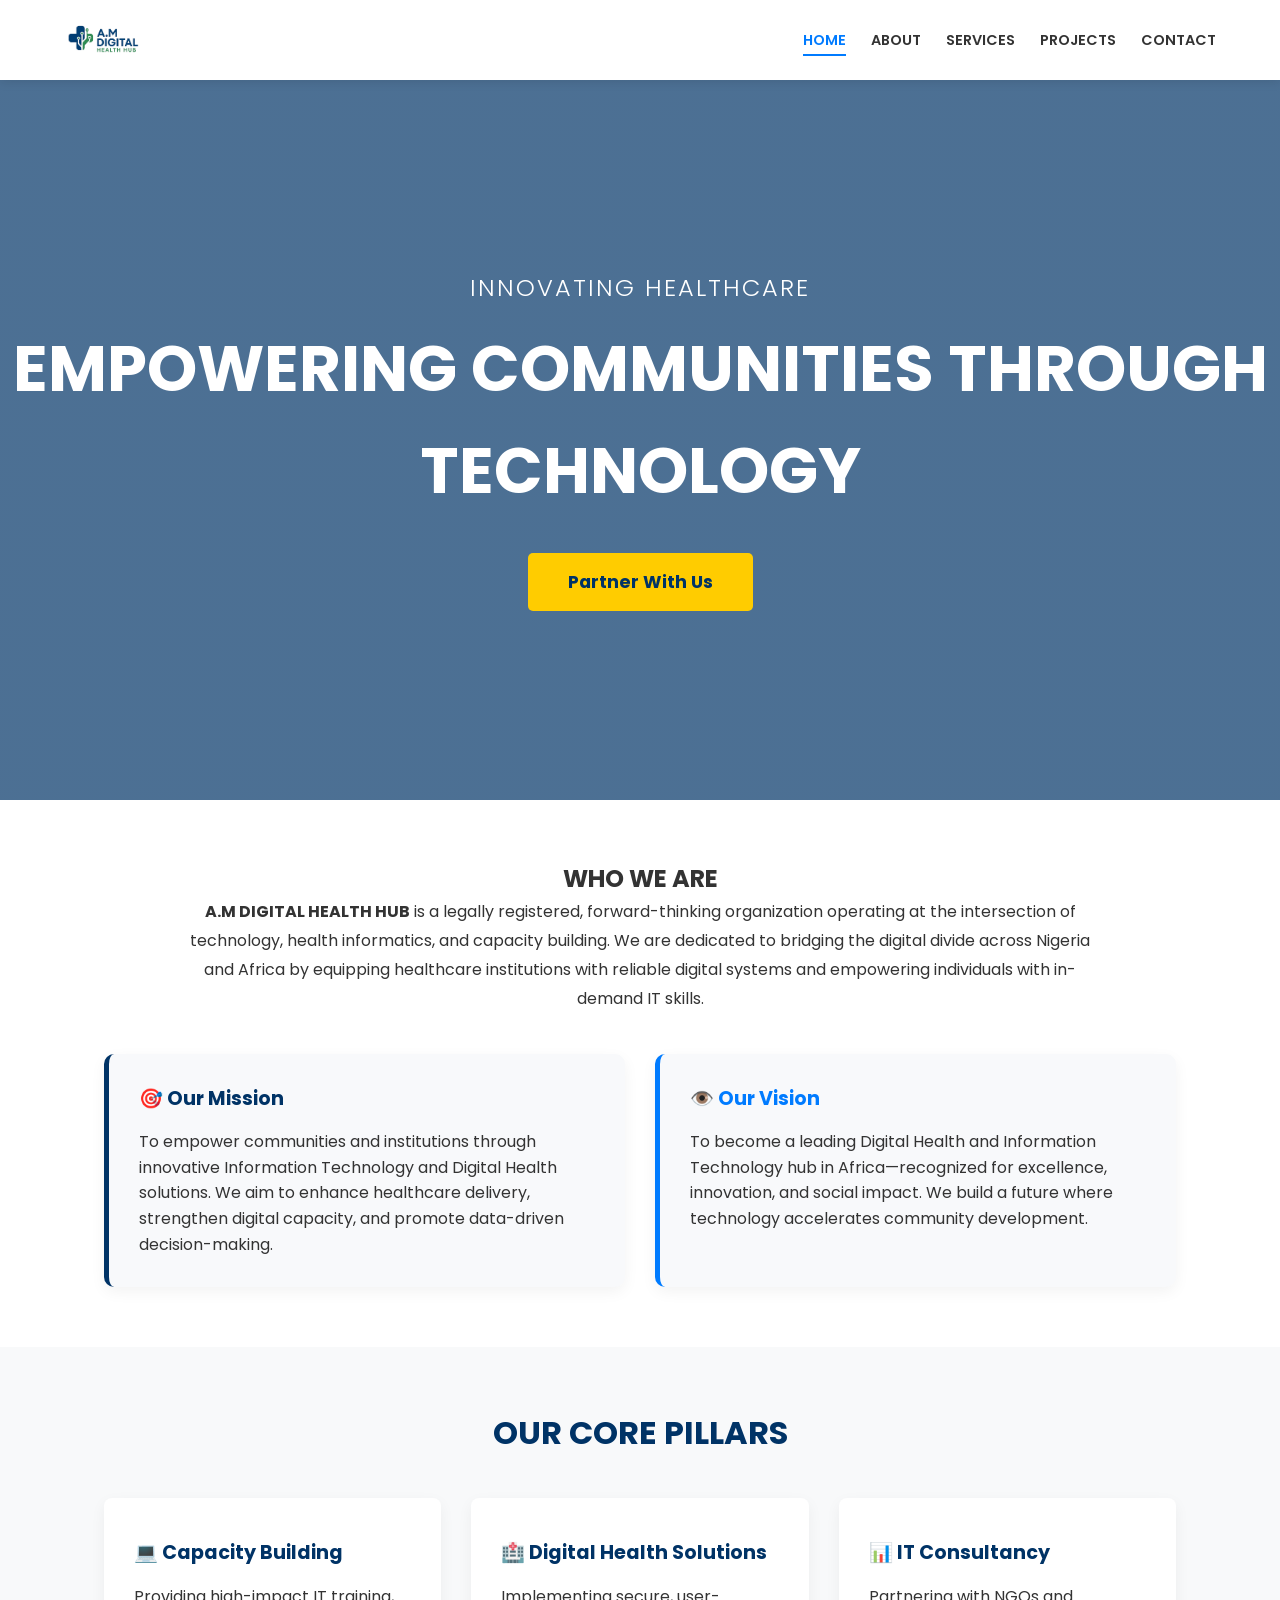
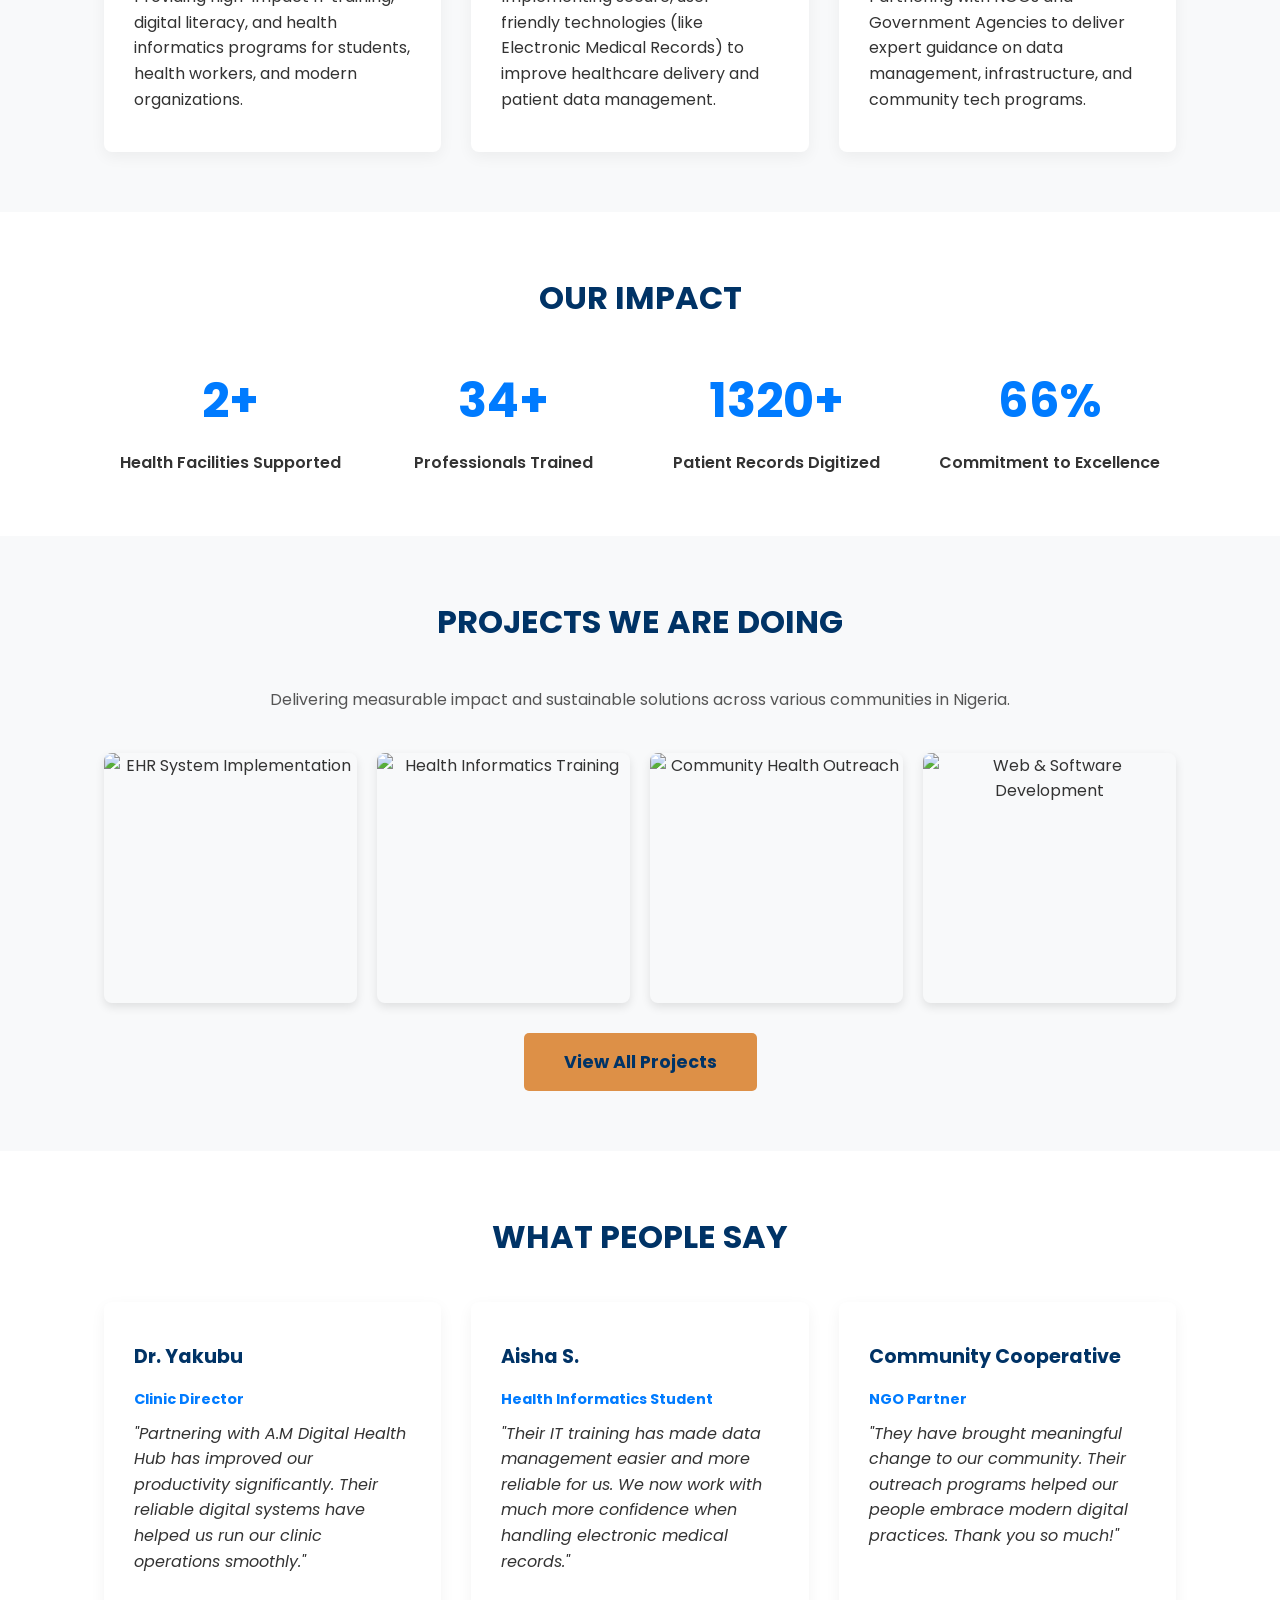
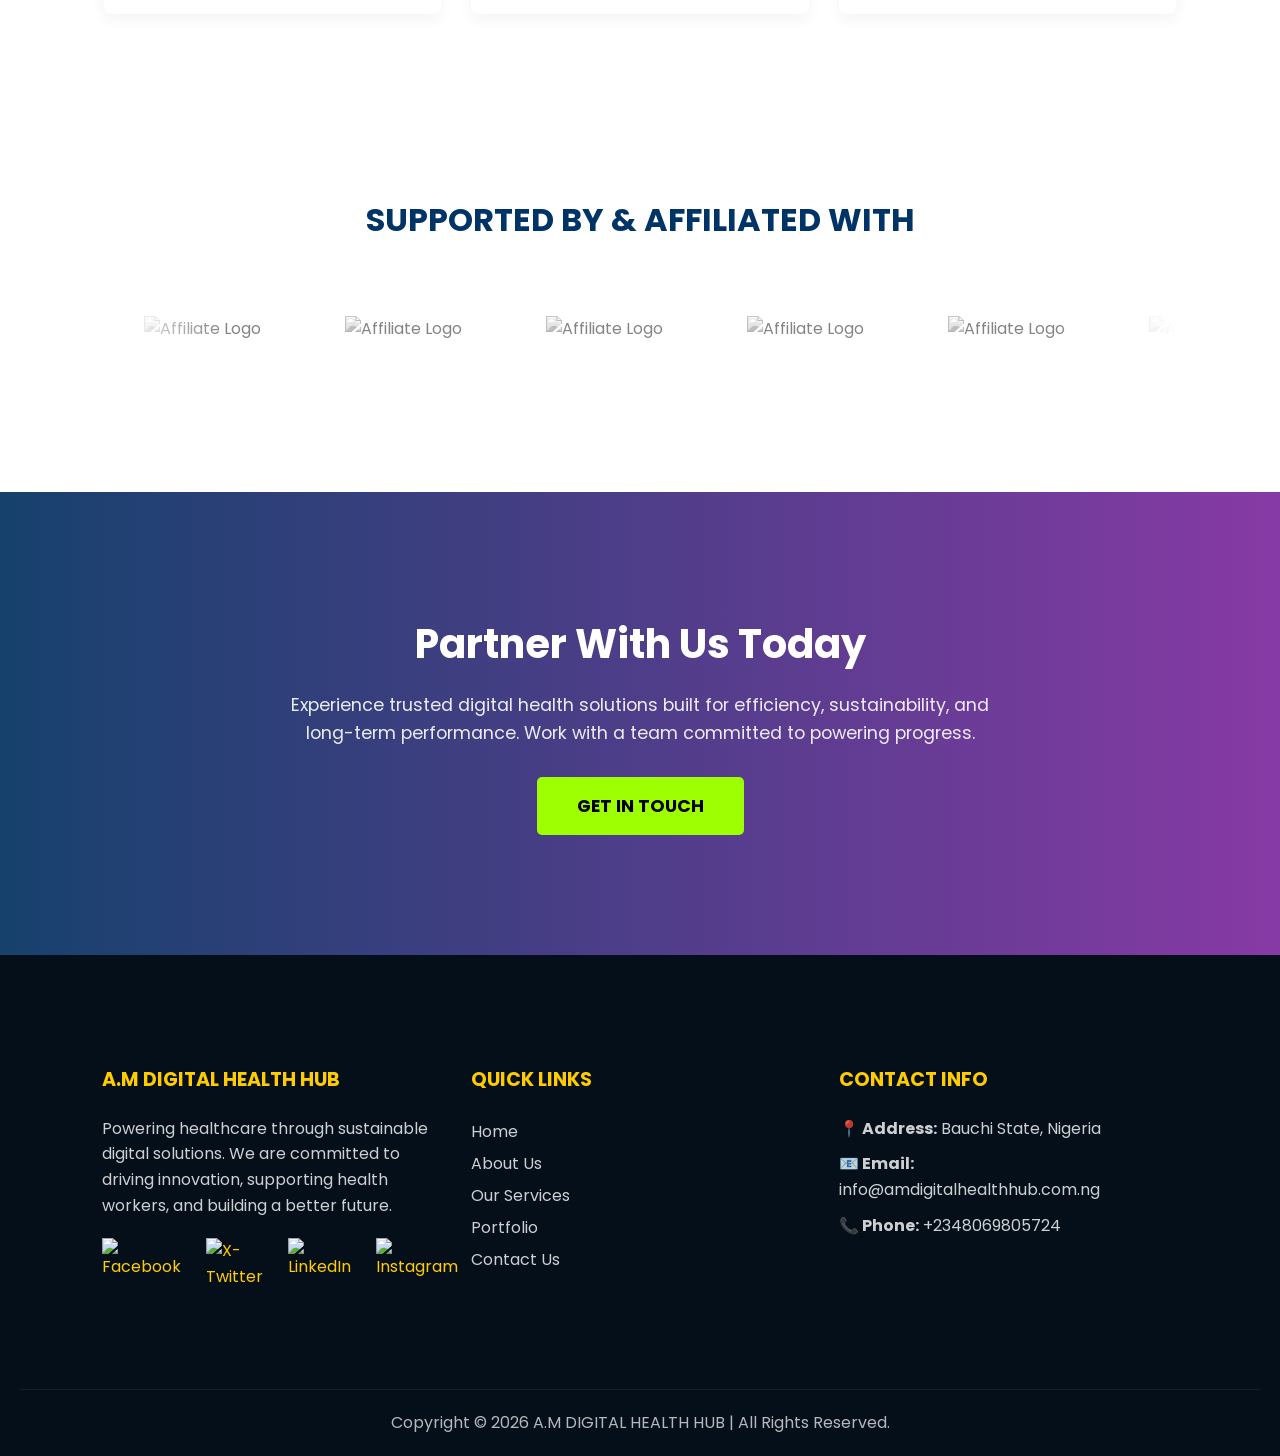
==== index.html @ cd004716 "Add files via upload" ====
<!DOCTYPE html>
<html lang="en">
<head>
  <meta charset="UTF-8" />
  <meta name="viewport" content="width=device-width, initial-scale=1.0" />
  
  <!-- SEO Meta Tags -->
  <meta name="description" content="A.M DIGITAL HEALTH HUB is a leading Information Technology and Digital Health company offering IT training, digital health solutions, and consultancy across Nigeria and Africa.">
  <meta name="keywords" content="Digital Health Nigeria, IT Training, Health Informatics, A.M DIGITAL HEALTH HUB, Tech Hub Bauchi, Africa Tech">
  
  <title>A.M DIGITAL HEALTH HUB | Home</title>
  <link rel="icon" type="image/png" href="logo.png">
  
  <link rel="preconnect" href="https://fonts.googleapis.com">
  <link rel="preconnect" href="https://fonts.gstatic.com" crossorigin>
  <link href="https://fonts.googleapis.com/css2?family=Poppins:wght@300;400;500;600;700&display=swap" rel="stylesheet">
  
  <!-- External CSS -->
  <link rel="stylesheet" href="style.css">
</head>
<body>

  <header>
    <img src="logo.png" alt="A.M DIGITAL HEALTH HUB Logo" />
    
    <div class="menu-toggle" id="mobile-menu">
      <span class="bar"></span>
      <span class="bar"></span>
      <span class="bar"></span>
    </div>

    <nav>
      <ul>
        <li><a href="index.html" class="active-link">HOME</a></li>
        <li><a href="about.html">ABOUT</a></li>
        <li><a href="services.html">SERVICES</a></li>
        <li><a href="projects.html">PROJECTS</a></li>
        <li><a href="contact.html">CONTACT</a></li>
      </ul>
    </nav>
  </header>

  <section class="hero-section">
    <div class="hero-content reveal">
      <h2>INNOVATING HEALTHCARE</h2>
      <h1>EMPOWERING COMMUNITIES THROUGH TECHNOLOGY</h1>
      <!-- ADDED .pulse-btn HERE -->
      <a href="contact.html" class="hero-btn pulse-btn">Partner With Us</a>
    </div>
  </section>

  <!-- WELCOME SECTION -->
  <section class="welcome-section container" style="text-align: center;">
    <h2 class="reveal">WHO WE ARE</h2>
    <p class="reveal" style="max-width: 900px; margin: 0 auto 40px auto; line-height: 1.8;">
      <strong>A.M DIGITAL HEALTH HUB</strong> is a legally registered, forward-thinking organization operating at the intersection of technology, health informatics, and capacity building. We are dedicated to bridging the digital divide across Nigeria and Africa by equipping healthcare institutions with reliable digital systems and empowering individuals with in-demand IT skills.
    </p>

    <div class="reveal" style="display: flex; flex-wrap: wrap; gap: 30px; justify-content: center;">
      <!-- ADDED .hover-lift HERE -->
      <div class="card hover-lift" style="flex: 1 1 350px; background: #f8f9fb; padding: 30px; border-radius: 10px; border-left: 5px solid #003366; text-align: left;">
        <h3 style="color: #003366; margin-bottom: 15px;">🎯 Our Mission</h3>
        <p>To empower communities and institutions through innovative Information Technology and Digital Health solutions. We aim to enhance healthcare delivery, strengthen digital capacity, and promote data-driven decision-making.</p>
      </div>
      <!-- ADDED .hover-lift HERE -->
      <div class="card hover-lift" style="flex: 1 1 350px; background: #f8f9fb; padding: 30px; border-radius: 10px; border-left: 5px solid #007bff; text-align: left;">
        <h3 style="color: #007bff; margin-bottom: 15px;">👁️ Our Vision</h3>
        <p>To become a leading Digital Health and Information Technology hub in Africa—recognized for excellence, innovation, and social impact. We build a future where technology accelerates community development.</p>
      </div>
    </div>
  </section>

  <section class="why-choose-us bg-light">
    <div class="container">
      <h2 class="section-title reveal" style="text-align: center;">OUR CORE PILLARS</h2>
      <div class="grid-3">
        <!-- ADDED .hover-lift HERE -->
        <div class="card reveal hover-lift">
          <h3>💻 Capacity Building</h3>
          <p>Providing high-impact IT training, digital literacy, and health informatics programs for students, health workers, and modern organizations.</p>
        </div>
        <div class="card reveal hover-lift">
          <h3>🏥 Digital Health Solutions</h3>
          <p>Implementing secure, user-friendly technologies (like Electronic Medical Records) to improve healthcare delivery and patient data management.</p>
        </div>
        <div class="card reveal hover-lift">
          <h3>📊 IT Consultancy</h3>
          <p>Partnering with NGOs and Government Agencies to deliver expert guidance on data management, infrastructure, and community tech programs.</p>
        </div>
      </div>
    </div>
  </section>

  <!-- ANIMATED NUMBER COUNTERS IMPLEMENTED HERE -->
  <section class="impact-metrics text-center container">
    <h2 class="section-title reveal">OUR IMPACT</h2>
    <div class="grid-4">
      <div class="metric-box reveal">
        <h2><span class="num-counter" data-target="2">0</span>+</h2>
        <p>Health Facilities Supported</p>
      </div>
      <div class="metric-box reveal">
        <h2><span class="num-counter" data-target="50">0</span>+</h2>
        <p>Professionals Trained</p>
      </div>
      <div class="metric-box reveal">
        <h2><span class="num-counter" data-target="2000">0</span>+</h2>
        <p>Patient Records Digitized</p>
      </div>
      <div class="metric-box reveal">
        <h2><span class="num-counter" data-target="100">0</span>%</h2>
        <p>Commitment to Excellence</p>
      </div>
    </div>
  </section>

  <section class="portfolio-section bg-light">
    <div class="container text-center">
      <h2 class="section-title reveal">PROJECTS we are doing</h2>
      <p class="reveal" style="margin-bottom: 40px; color: #555;">Delivering measurable impact and sustainable solutions across various communities in Nigeria.</p>
      <div class="grid-4 portfolio-grid">
        <!-- ADDED .hover-lift HERE -->
        <img src="assets/project1.png" alt="EHR System Implementation" class="reveal hover-lift">
        <img src="assets/project2.jpeg" alt="Health Informatics Training" class="reveal hover-lift">
        <img src="assets/project3.jpg" alt="Community Health Outreach" class="reveal hover-lift">
        <img src="assets/project4.png" alt="Web & Software Development" class="reveal hover-lift">
      </div>
      <a href="projects.html" class="hero-btn reveal" style="display: inline-block; margin-top: 30px; background: #dd9047;">View All Projects</a>
    </div>
  </section>

  <section class="testimonials container text-center">
    <h2 class="section-title reveal">WHAT PEOPLE SAY</h2>
    <div class="grid-3">
      <!-- ADDED .hover-lift HERE -->
      <div class="testimonial-card reveal hover-lift">
        <h3 style="color: #003366;">Dr. Yakubu</h3>
        <span style="color: #007bff; font-weight: bold; display: block; margin-bottom: 10px;">Clinic Director</span>
        <p>"Partnering with A.M Digital Health Hub has improved our productivity significantly. Their reliable digital systems have helped us run our clinic operations smoothly."</p>
      </div>
      <div class="testimonial-card reveal hover-lift">
        <h3 style="color: #003366;">Aisha S.</h3>
        <span style="color: #007bff; font-weight: bold; display: block; margin-bottom: 10px;">Health Informatics Student</span>
        <p>"Their IT training has made data management easier and more reliable for us. We now work with much more confidence when handling electronic medical records."</p>
      </div>
      <div class="testimonial-card reveal hover-lift">
        <h3 style="color: #003366;">Community Cooperative</h3>
        <span style="color: #007bff; font-weight: bold; display: block; margin-bottom: 10px;">NGO Partner</span>
        <p>"They have brought meaningful change to our community. Their outreach programs helped our people embrace modern digital practices. Thank you so much!"</p>
      </div>
    </div>
  </section>

  <!-- ANIMATED PARTNERS SECTION -->
  <section class="partners-section text-center" style="padding: 60px 0; background: #ffffff;">
    <div class="container">
      <h2 class="section-title reveal">Supported By & Affiliated With</h2>
      
      <div class="partners-slider reveal">
        <div class="partners-track">
          <!-- FIRST SET OF LOGOS -->
          <img src="assets/partner1.jpg" alt="Affiliate Logo">
          <img src="assets/partner2.jpeg" alt="Affiliate Logo">
          <img src="assets/partner3.webp" alt="Affiliate Logo">
          <img src="assets/partner4.jpeg" alt="Affiliate Logo">
          <img src="assets/partner5.png" alt="Affiliate Logo">
          <img src="assets/partner6.jpg" alt="Affiliate Logo">
          
          <!-- SECOND SET OF LOGOS -->
          <img src="assets/partner1.jpg" alt="Affiliate Logo">
          <img src="assets/partner2.jpeg" alt="Affiliate Logo">
          <img src="assets/partner3.webp" alt="Affiliate Logo">
          <img src="assets/partner4.jpeg" alt="Affiliate Logo">
          <img src="assets/partner5.png" alt="Affiliate Logo">
          <img src="assets/partner6.jpg" alt="Affiliate Logo">
        </div>
      </div>
      
    </div>
  </section>

  <section class="cta-banner text-center reveal" style="background: linear-gradient(90deg, #16416d, #873aa5); color: white; padding: 60px 20px;">
    <div class="container">
      <h2 style="font-size: 2.5rem; margin-bottom: 15px;">Partner With Us Today</h2>
      <p style="font-size: 1.1rem; max-width: 700px; margin: 0 auto 30px auto; opacity: 0.9;">Experience trusted digital health solutions built for efficiency, sustainability, and long-term performance. Work with a team committed to powering progress.</p>
      <!-- ADDED .pulse-btn HERE -->
      <a href="contact.html" class="hero-btn pulse-btn" style="background: #9eff02; color: #000005;">GET IN TOUCH</a>
    </div>
  </section>

  <footer class="main-footer" style="background: #050f1a; color: white; padding: 50px 20px 20px 20px;">
    <div class="container grid-3" style="text-align: left; align-items: start;">
      <div class="footer-col">
        <h3 style="color: #ffcc00; margin-bottom: 20px;">A.M DIGITAL HEALTH HUB</h3>
        <p style="margin-bottom: 20px; opacity: 0.8;">Powering healthcare through sustainable digital solutions. We are committed to driving innovation, supporting health workers, and building a better future.</p>
        
        <div class="social-links" style="display: flex; gap: 15px; margin-top: 15px;">
          <a href="https://www.facebook.com/share/19uipVWJs8/" target="_blank">
            <img src="assets/facebook.png" alt="Facebook" style="width: 30px; transition: transform 0.3s;" onmouseover="this.style.transform='translateY(-5px)'" onmouseout="this.style.transform='translateY(0)'">
          </a>
          <a href="https://x.com/AM_DigitalHealt?t=SF7xO812lId9wUdSsH2ciw&s=09" target="_blank">
            <img src="assets/twitter.png" alt="X-Twitter" style="width: 30px; transition: transform 0.3s;" onmouseover="this.style.transform='translateY(-5px)'" onmouseout="this.style.transform='translateY(0)'">
          </a>
          <a href="https://www.linkedin.com/company/am-digital-health-hub/" target="_blank">
            <img src="assets/linkedin.png" alt="LinkedIn" style="width: 30px; transition: transform 0.3s;" onmouseover="this.style.transform='translateY(-5px)'" onmouseout="this.style.transform='translateY(0)'">
          </a>
          <a href="https://www.instagram.com/amdigitalhealthhub?igsh=eGYxMHluOWtkYTNn" target="_blank">
            <img src="assets/instagram.jpeg" alt="Instagram" style="width: 30px; transition: transform 0.3s;" onmouseover="this.style.transform='translateY(-5px)'" onmouseout="this.style.transform='translateY(0)'">
          </a>
        </div>
      </div>

      <div class="footer-col">
        <h3 style="margin-bottom: 20px; color: #ffcc00;">QUICK LINKS</h3>
        <ul style="list-style: none; padding: 0; line-height: 2;">
          <li><a href="index.html" style="color: white; text-decoration: none; opacity: 0.8;">Home</a></li>
          <li><a href="about.html" style="color: white; text-decoration: none; opacity: 0.8;">About Us</a></li>
          <li><a href="services.html" style="color: white; text-decoration: none; opacity: 0.8;">Our Services</a></li>
          <li><a href="projects.html" style="color: white; text-decoration: none; opacity: 0.8;">Portfolio</a></li>
          <li><a href="contact.html" style="color: white; text-decoration: none; opacity: 0.8;">Contact Us</a></li>
        </ul>
      </div>

      <div class="footer-col">
        <h3 style="margin-bottom: 20px; color: #ffcc00;">CONTACT INFO</h3>
        <p style="opacity: 0.8; margin-bottom: 10px;"><strong>📍 Address:</strong> Bauchi State, Nigeria</p>
        <p style="opacity: 0.8; margin-bottom: 10px;"><strong>📧 Email:</strong> info@amdigitalhealthhub.com.ng</p>
        <p style="opacity: 0.8;"><strong>📞 Phone:</strong> +2348069805724</p>
      </div>
    </div>
    
    <div style="text-align: center; margin-top: 40px; padding-top: 20px; border-top: 1px solid rgba(255,255,255,0.1); opacity: 0.7;">
      <p>Copyright © 2026 A.M DIGITAL HEALTH HUB | All Rights Reserved.</p>
    </div>
  </footer>

  <script>
    // Mobile Menu Toggle
    const mobileMenu = document.getElementById('mobile-menu');
    const navMenu = document.querySelector('nav');

    mobileMenu.addEventListener('click', () => {
      mobileMenu.classList.toggle('is-active');
      navMenu.classList.toggle('active');
    });
    
    // Scroll Reveal Animation
    const observer = new IntersectionObserver((entries) => {
      entries.forEach((entry) => {
        if (entry.isIntersecting) {
          entry.target.classList.add('active');
        }
      });
    });
    const hiddenElements = document.querySelectorAll('.reveal');
    hiddenElements.forEach((el) => observer.observe(el));

    // NEW: Animated Number Counter Logic
    const counters = document.querySelectorAll('.num-counter');
    const countObserver = new IntersectionObserver((entries, observer) => {
      entries.forEach(entry => {
        if (entry.isIntersecting) {
          const counter = entry.target;
          const target = +counter.getAttribute('data-target');
          
          // Format the display: if target is 2000, show '2k' instead at the end
          const updateCount = () => {
            const current = +counter.innerText.replace('k', '');
            // Speed of counting: divides the target into small chunks
            const increment = target / 50; 

            if (current < target) {
              counter.innerText = Math.ceil(current + increment);
              setTimeout(updateCount, 30);
            } else {
              // Final formatting: change 2000 to 2k
              counter.innerText = target === 2000 ? '2k' : target;
            }
          };
          updateCount();
          observer.unobserve(counter); // Stops it from recounting if they scroll up and down
        }
      });
    }, { threshold: 0.5 }); // Triggers when the numbers are 50% visible

    counters.forEach(counter => countObserver.observe(counter));
  </script>
</body>
</html>
---- style.css ----
/* =========================================
        A.M DIGITAL HEALTH HUB WEB CODE
   ========================================= */

:root {
  --primary-color: #003366; 
  --secondary-color: #007bff; 
  --accent-color: #ffcc00; 
  --text-dark: #333333;
  --text-light: #666666;
  --bg-color: #ffffff;
  --bg-light: #f8f9fa;
  --transition: all 0.3s ease;
}

* {
  margin: 0;
  padding: 0;
  box-sizing: border-box;
  font-family: "Poppins", sans-serif;
}

body {
  background-color: var(--bg-color);
  color: var(--text-dark);
  line-height: 1.6;
}

.container {
  max-width: 1200px;
  margin: 0 auto;
  padding: 60px 5%;
}

.text-center {
  text-align: center;
}

.bg-light {
  background-color: var(--bg-light);
}

.section-title {
  color: var(--primary-color);
  font-size: 2rem;
  margin-bottom: 40px;
  text-transform: uppercase;
}

/* --- HEADER --- */
header {
  display: flex;
  align-items: center;
  justify-content: space-between;
  background: var(--bg-color);
  padding: 15px 5%;
  box-shadow: 0 2px 10px rgba(0,0,0,0.1);
  position: sticky;
  top: 0;
  z-index: 1000;
}

header img {
  height: 50px;
}

nav ul {
  list-style: none;
  display: flex;
  gap: 25px;
}

nav ul li a {
  color: var(--text-dark);
  text-decoration: none;
  font-weight: 600;
  font-size: 0.9rem;
  text-transform: uppercase;
  transition: var(--transition);
}

nav ul li a:hover {
  color: var(--secondary-color);
}

/* --- ACTIVE LINK STYLING --- */
nav ul li a.active-link {
  color: var(--secondary-color);
  border-bottom: 2px solid var(--secondary-color);
  padding-bottom: 4px;
}

/* --- HERO SECTION --- */
.hero-section {
  height: 80vh;
  background: linear-gradient(rgba(0, 51, 102, 0.7), rgba(0, 51, 102, 0.7)), url('assets/office-bg.png') center/cover;
  display: flex;
  align-items: center;
  justify-content: center;
  text-align: center;
  color: white;
}

.hero-content h2 {
  font-size: 1.5rem;
  font-weight: 300;
  letter-spacing: 2px;
  margin-bottom: 10px;
}

.hero-content h1 {
  font-size: 4rem;
  font-weight: 700;
  margin-bottom: 30px;
}

.hero-btn {
  display: inline-block;
  padding: 15px 40px;
  background: var(--accent-color);
  color: var(--primary-color);
  text-decoration: none;
  font-weight: bold;
  font-size: 1.1rem;
  border-radius: 5px;
  transition: var(--transition);
}

.hero-btn:hover {
  background: white;
}

/* --- GRIDS --- */
.grid-3 {
  display: grid;
  grid-template-columns: repeat(auto-fit, minmax(300px, 1fr));
  gap: 30px;
}

.grid-4 {
  display: grid;
  grid-template-columns: repeat(auto-fit, minmax(250px, 1fr));
  gap: 20px;
}

/* --- CARDS --- */
.card, .testimonial-card {
  background: white;
  padding: 40px 30px;
  box-shadow: 0 5px 15px rgba(0,0,0,0.05);
  border-radius: 8px;
  text-align: left;
}

.card h3, .testimonial-card h3 {
  color: var(--primary-color);
  margin-bottom: 15px;
  font-size: 1.2rem;
}

.testimonial-card span {
  display: block;
  color: var(--secondary-color);
  font-size: 0.9rem;
  margin-bottom: 15px;
  font-weight: 600;
}

.testimonial-card p {
  font-style: italic;
}

/* --- METRICS --- */
.metric-box h2 {
  font-size: 3rem;
  color: var(--secondary-color);
  margin-bottom: 10px;
}

.metric-box p {
  font-weight: 600;
  color: var(--text-dark);
}

/* --- PORTFOLIO GALLERY --- */
.portfolio-grid img {
  width: 100%;
  height: 250px;
  object-fit: cover;
  border-radius: 8px;
  box-shadow: 0 4px 10px rgba(0,0,0,0.1);
  transition: transform 0.3s;
}

.portfolio-grid img:hover {
  transform: scale(1.05);
}

/* --- PARTNERS --- */
.partners-logo-placeholder {
  display: flex;
  justify-content: center;
  gap: 40px;
  flex-wrap: wrap;
}

.partners-logo-placeholder span {
  padding: 20px 40px;
  background: white;
  border: 1px solid #ddd;
  font-weight: bold;
  color: #ccc;
}

/* --- CTA BANNER --- */
.cta-banner {
  background: var(--primary-color);
  color: white;
  padding: 80px 5%;
}

.cta-banner h2 {
  font-size: 2.5rem;
  margin-bottom: 20px;
}

.cta-banner p {
  max-width: 800px;
  margin: 0 auto 30px auto;
  font-size: 1.1rem;
}

/* --- FOOTER --- */
.main-footer {
  background: #111;
  color: white;
  padding: 60px 5% 20px 5%;
}

.footer-col h3 {
  font-size: 1.2rem;
}

.social-links a {
  color: var(--accent-color);
  text-decoration: none;
  margin-right: 10px;
}

/* --- WHATSAPP --- */
.whatsapp-float {
  position: fixed;
  bottom: 20px;
  right: 20px;
  width: 60px;
  height: 60px;
  background-color: #25d366;
  border-radius: 50%;
  display: flex;
  align-items: center;
  justify-content: center;
  box-shadow: 2px 2px 10px rgba(0,0,0,0.2);
  z-index: 100;
}
.whatsapp-float img {
  width: 35px;
}

/* --- MOBILE MENU (HAMBURGER) --- */
.menu-toggle {
  display: none; /* Hidden on desktop */
  flex-direction: column;
  cursor: pointer;
  gap: 5px;
}

.menu-toggle .bar {
  width: 25px;
  height: 3px;
  background-color: var(--primary-color);
  transition: var(--transition);
  border-radius: 3px;
}

/* --- RESPONSIVE DESIGN --- */
@media (max-width: 768px) {
  header {
    flex-direction: row; /* Keep logo and hamburger on the same line */
    justify-content: space-between;
    align-items: center;
    padding: 15px 5%;
    position: relative; /* Needed for the dropdown menu */
  }

  .menu-toggle {
    display: flex; /* Show the hamburger on mobile */
  }

  nav {
    width: 100%;
    position: absolute;
    top: 100%; /* Position it right below the header */
    left: 0;
    background: var(--bg-color);
    box-shadow: 0 10px 10px rgba(0,0,0,0.1);
    display: none; /* Hide the menu by default */
  }

  /* This class will be added by JavaScript when the button is clicked */
  nav.active {
    display: block; 
  }

  nav ul {
    flex-direction: column;
    width: 100%;
    text-align: center;
    padding: 20px 0;
    margin: 0;
    gap: 20px;
  }

  /* Animate the hamburger into an 'X' */
  .menu-toggle.is-active .bar:nth-child(1) {
    transform: translateY(8px) rotate(45deg);
  }
  .menu-toggle.is-active .bar:nth-child(2) {
    opacity: 0;
  }
  .menu-toggle.is-active .bar:nth-child(3) {
    transform: translateY(-8px) rotate(-45deg);
  }
  
  
  /* --- SCROLL REVEAL ANIMATION --- */
.reveal {
  opacity: 0;
  transform: translateY(50px); /* Pushes the element down slightly */
  transition: all 0.8s cubic-bezier(0.5, 0, 0, 1); /* Smooth easing */
}

.reveal.active {
  opacity: 1;
  transform: translateY(0); /* Brings it back to its original position */
}


  /* Adjust other sections for mobile */
  .hero-content h1 {
    font-size: 2.5rem;
  }
  .main-footer .grid-3 {
    grid-template-columns: 1fr;
    gap: 40px;
  }
}


/* =========================================
   PARTNERS INFINITE SCROLL ANIMATION
   ========================================= */
.partners-slider {
  width: 100%;
  overflow: hidden;
  position: relative;
  padding: 30px 0;
  white-space: nowrap;
}

/* Faded white edges for a premium look */
.partners-slider::before,
.partners-slider::after {
  content: "";
  position: absolute;
  top: 0;
  width: 120px;
  height: 100%;
  z-index: 2;
}
.partners-slider::before {
  left: 0;
  background: linear-gradient(to right, rgba(255,255,255,1), rgba(255,255,255,0));
}
.partners-slider::after {
  right: 0;
  background: linear-gradient(to left, rgba(255,255,255,1), rgba(255,255,255,0));
}

.partners-track {
  display: inline-block;
  /* Adjust '20s' to make it scroll faster or slower */
  animation: scrollLogos 20s linear infinite; 
}

/* Pause the scrolling when the mouse hovers over it */
.partners-slider:hover .partners-track {
  animation-play-state: paused;
}

.partners-track img {
  height: 60px;
  margin: 0 40px; /* Space between logos */
  object-fit: contain;
  vertical-align: middle;
  filter: grayscale(100%); /* Makes all logos grey for a clean corporate look */
  opacity: 0.6;
  transition: all 0.3s ease;
  cursor: pointer;
}

/* Pop into full color and zoom slightly on hover */
.partners-track img:hover {
  filter: grayscale(0%);
  opacity: 1;
  transform: scale(1.15);
}

@keyframes scrollLogos {
  0% { transform: translateX(0); }
  100% { transform: translateX(-50%); }
}


/* =========================================
   NEW ANIMATIONS: PULSE & HOVER LIFT
   ========================================= */

/* Subtle continuous pulse for main buttons */
.pulse-btn {
  animation: shadowPulse 2s infinite;
}

@keyframes shadowPulse {
  0% { box-shadow: 0 0 0 0 rgba(0, 123, 255, 0.4); }
  70% { box-shadow: 0 0 0 15px rgba(0, 123, 255, 0); }
  100% { box-shadow: 0 0 0 0 rgba(0, 123, 255, 0); }
}

/* Smooth lift effect for cards and project images */
.hover-lift {
  transition: transform 0.3s ease, box-shadow 0.3s ease;
}

.hover-lift:hover {
  transform: translateY(-8px);
  box-shadow: 0 12px 20px rgba(0, 0, 0, 0.15);
}

/* Ensure project images stay neat when lifting */
.portfolio-grid img.hover-lift {
  border-radius: 8px;
  cursor: pointer;
}
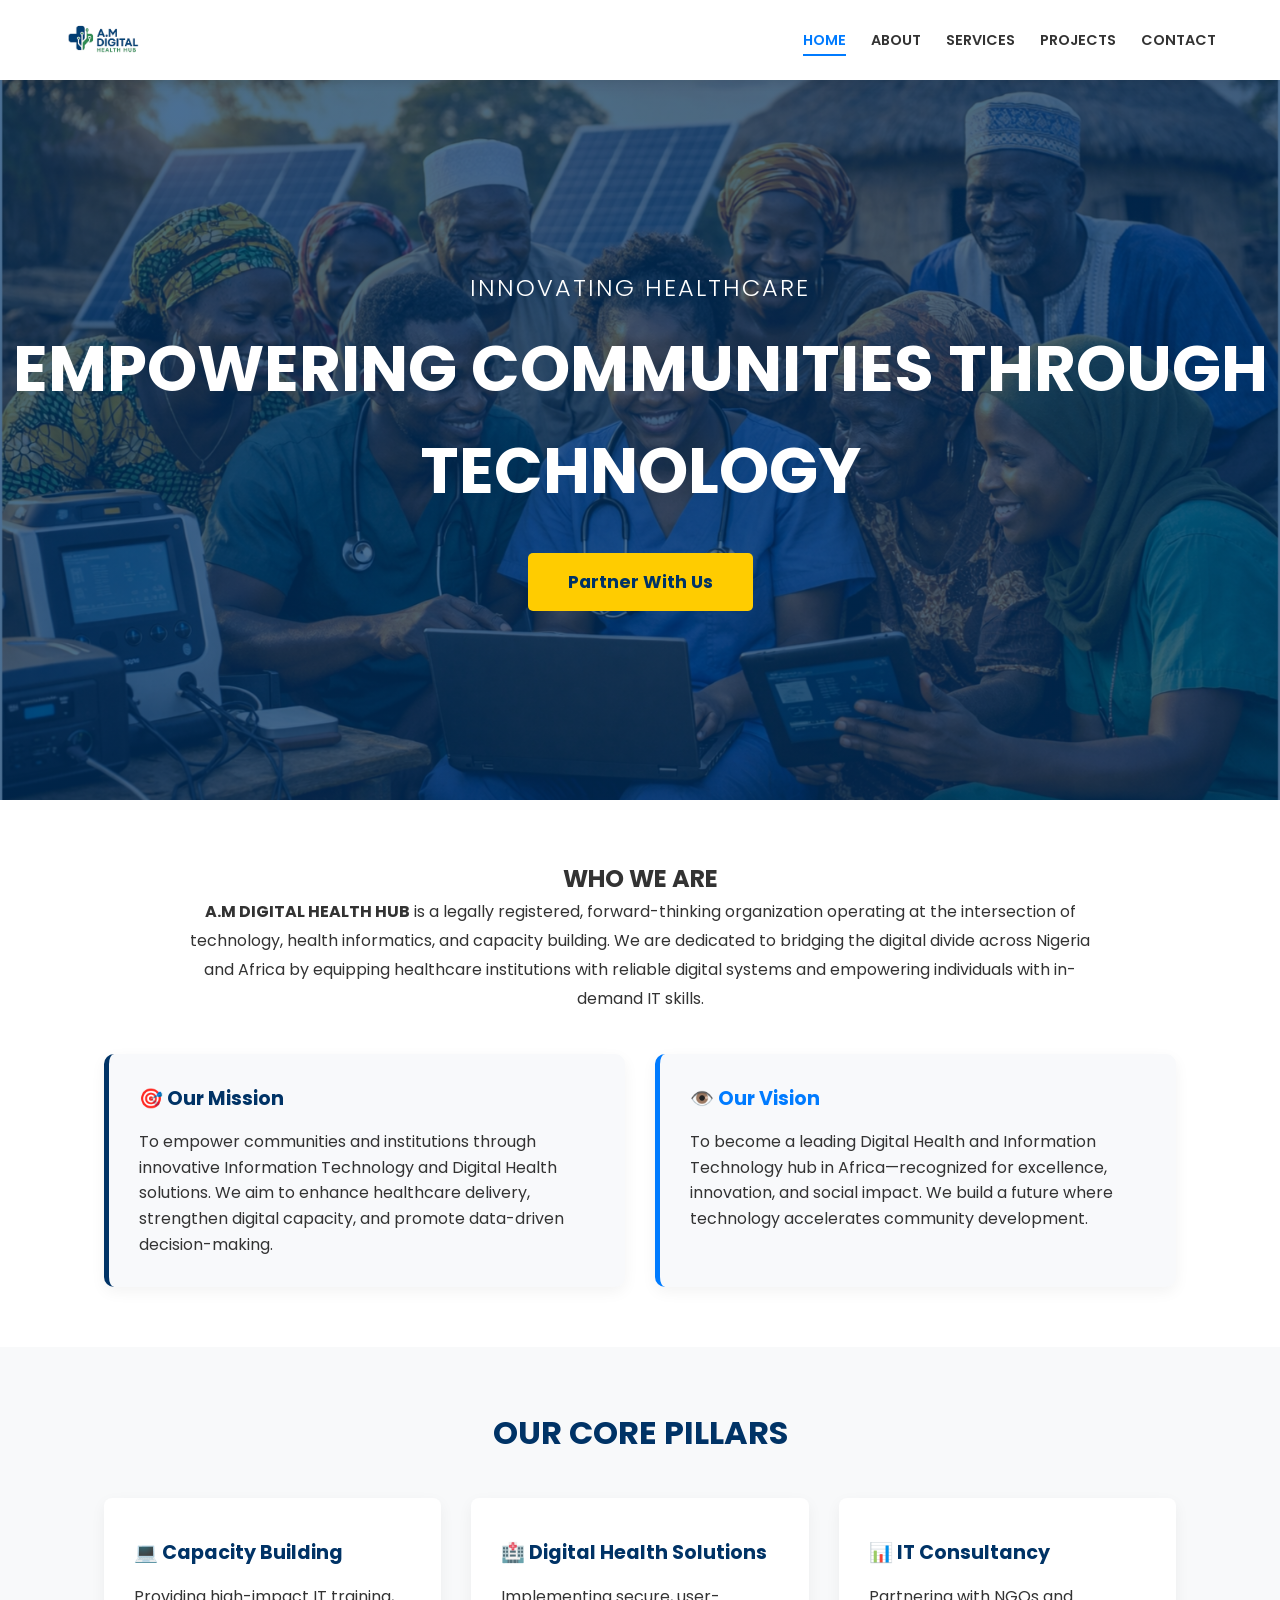
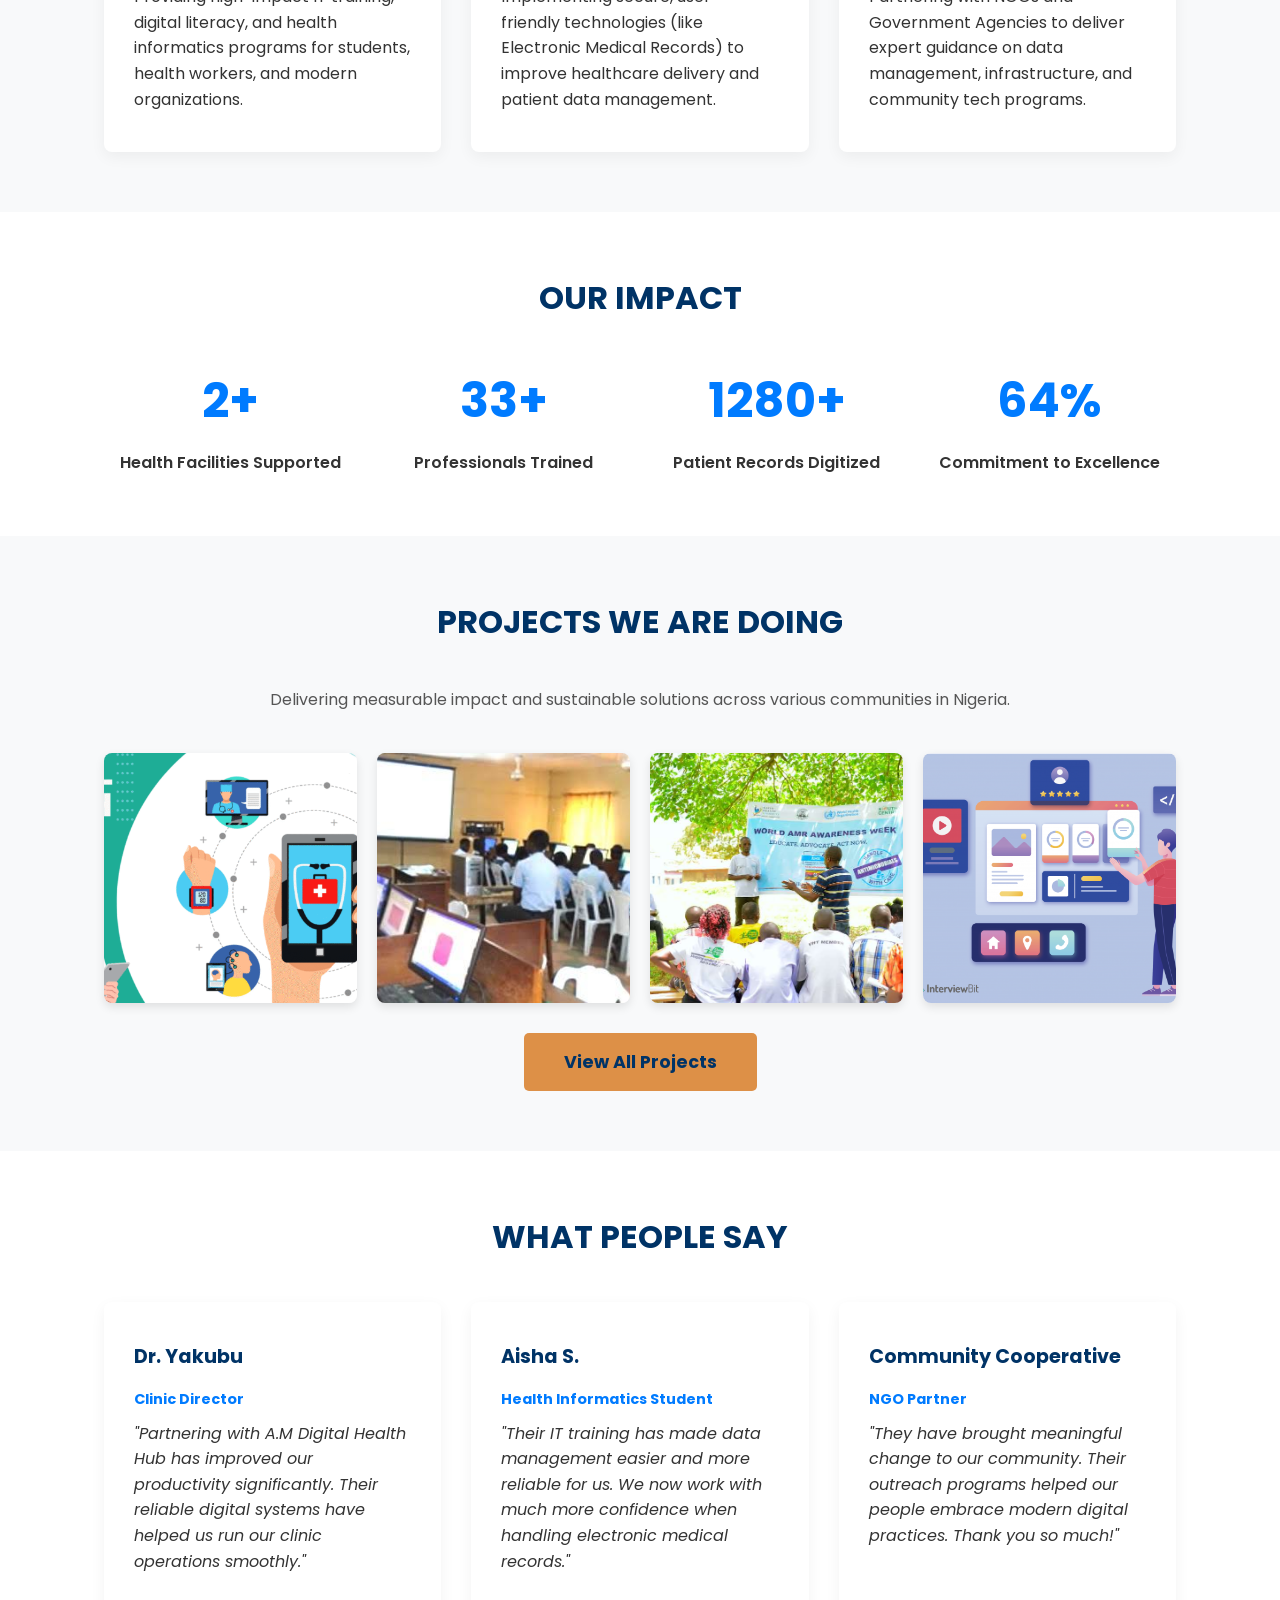
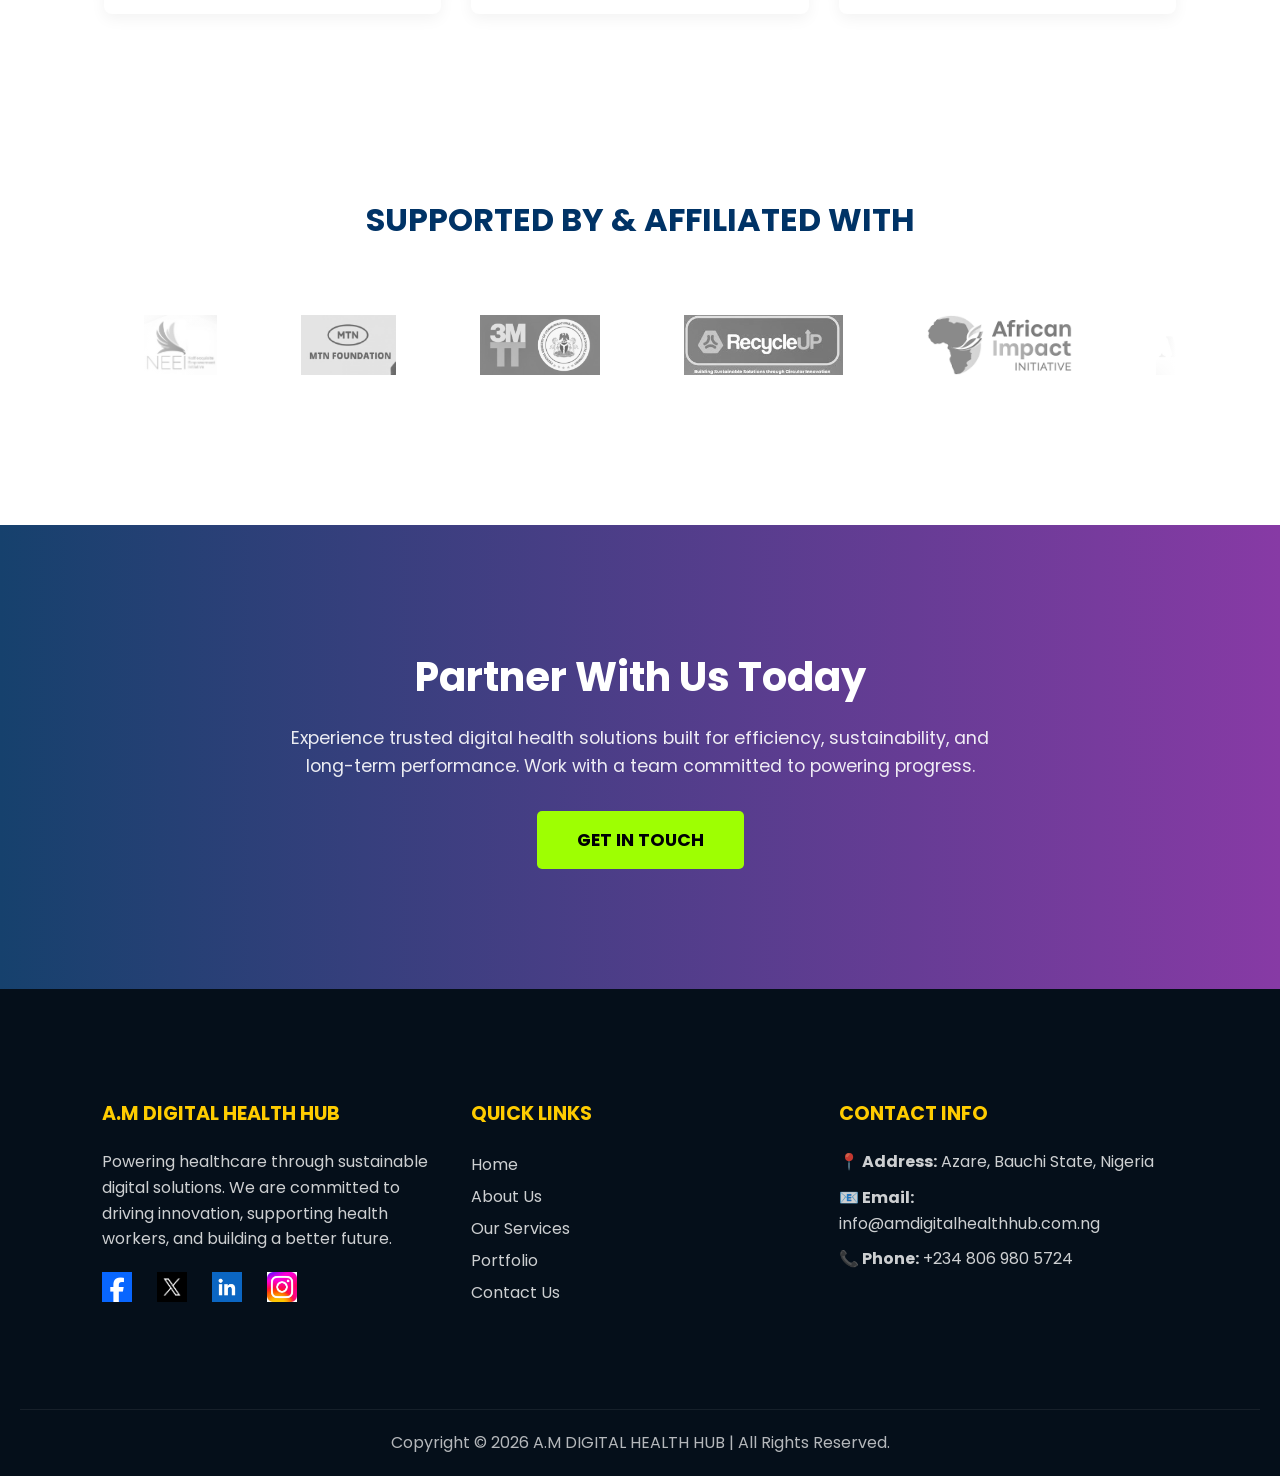
==== commit f248d57e: "Update index.html" ====
--- a/index.html
+++ b/index.html
@@ -223,9 +223,9 @@
 
       <div class="footer-col">
         <h3 style="margin-bottom: 20px; color: #ffcc00;">CONTACT INFO</h3>
-        <p style="opacity: 0.8; margin-bottom: 10px;"><strong>📍 Address:</strong> Bauchi State, Nigeria</p>
+        <p style="opacity: 0.8; margin-bottom: 10px;"><strong>📍 Address:</strong> Azare, Bauchi State, Nigeria</p>
         <p style="opacity: 0.8; margin-bottom: 10px;"><strong>📧 Email:</strong> info@amdigitalhealthhub.com.ng</p>
-        <p style="opacity: 0.8;"><strong>📞 Phone:</strong> +2348069805724</p>
+        <p style="opacity: 0.8;"><strong>📞 Phone:</strong> +234 806 980 5724</p>
       </div>
     </div>
     
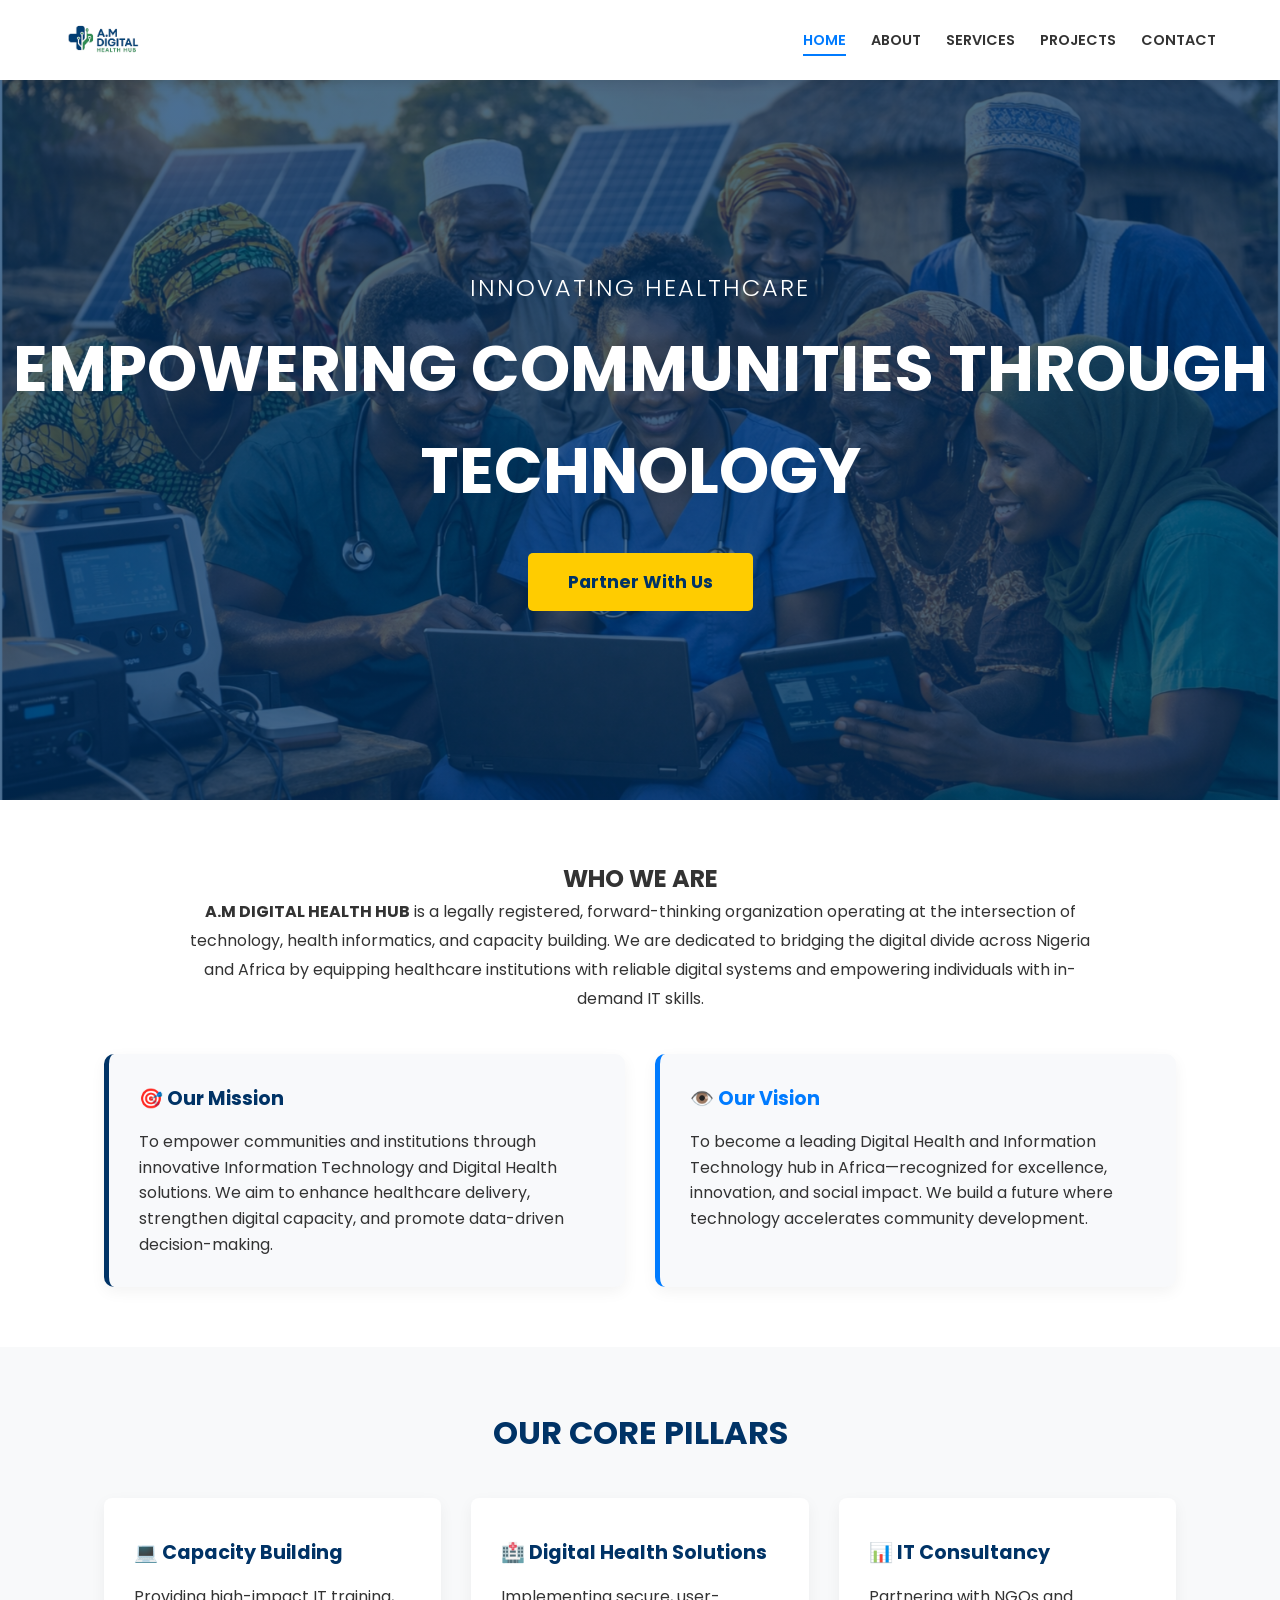
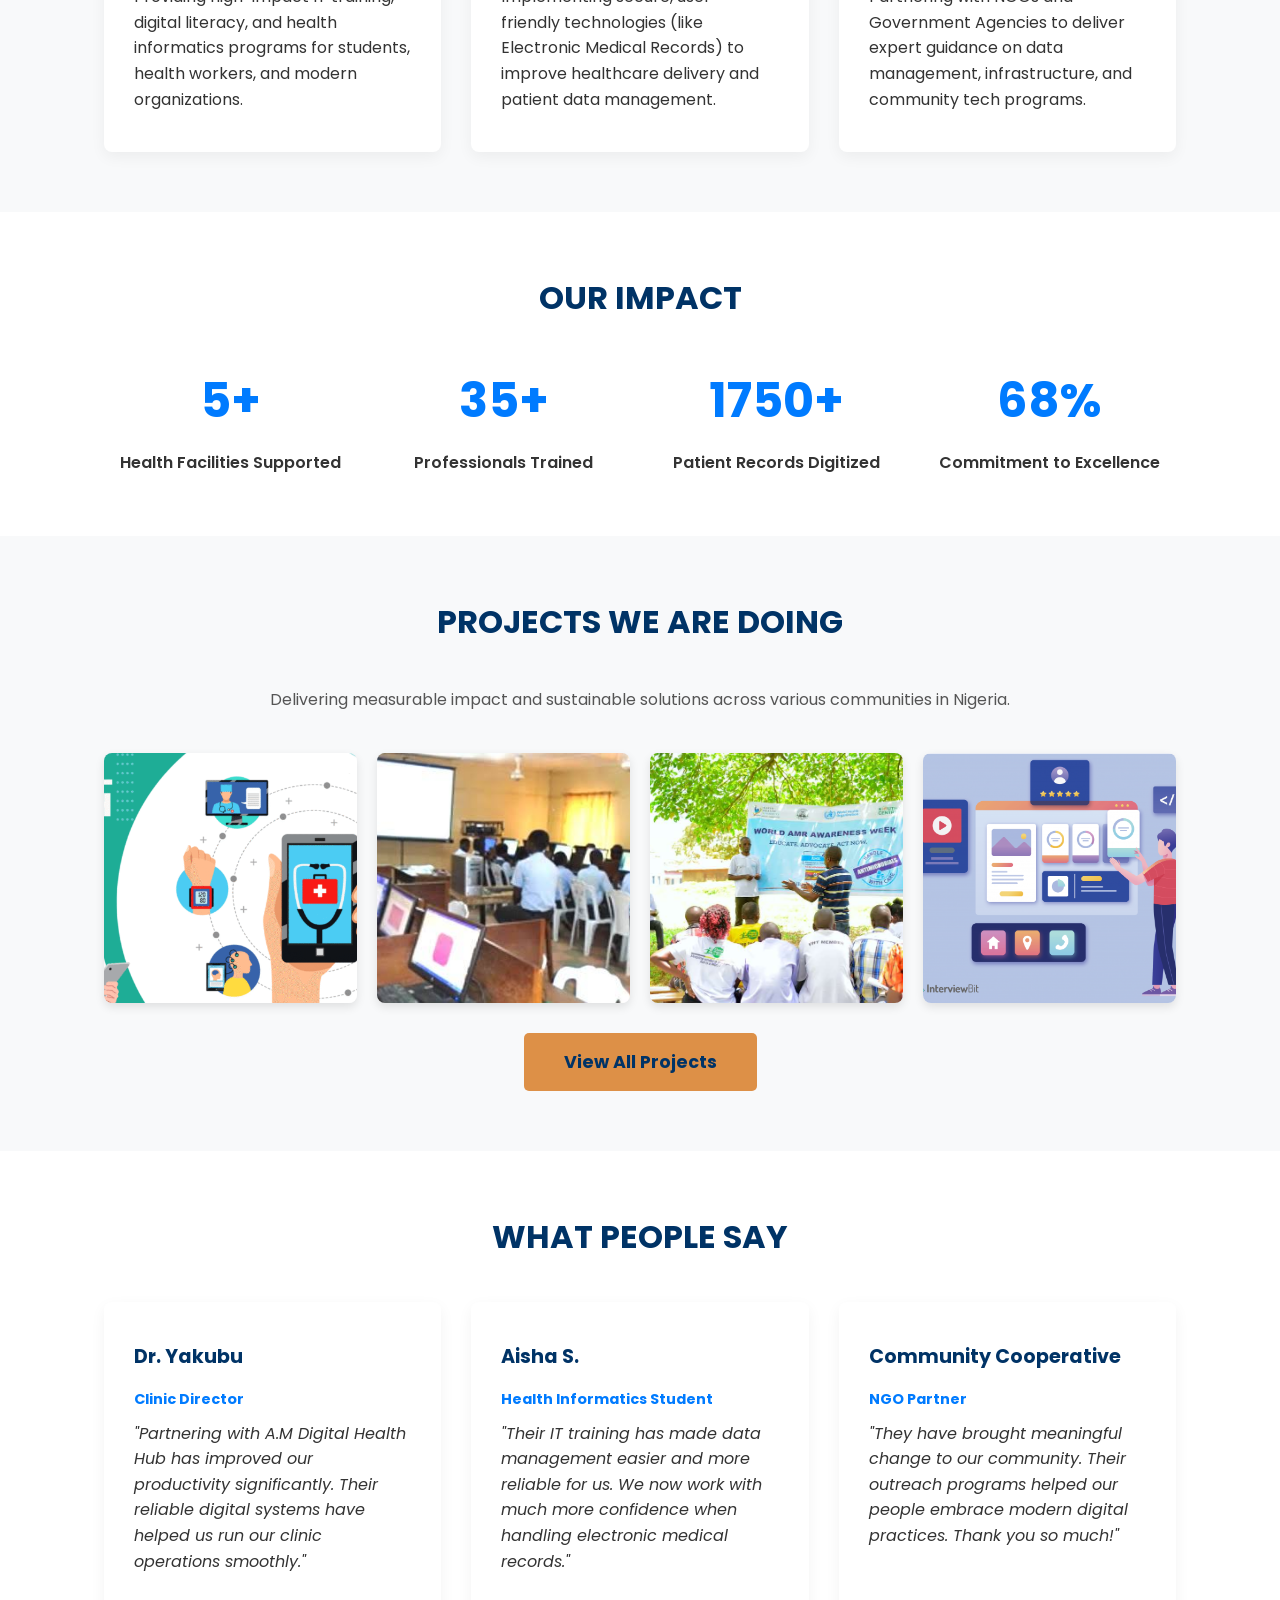
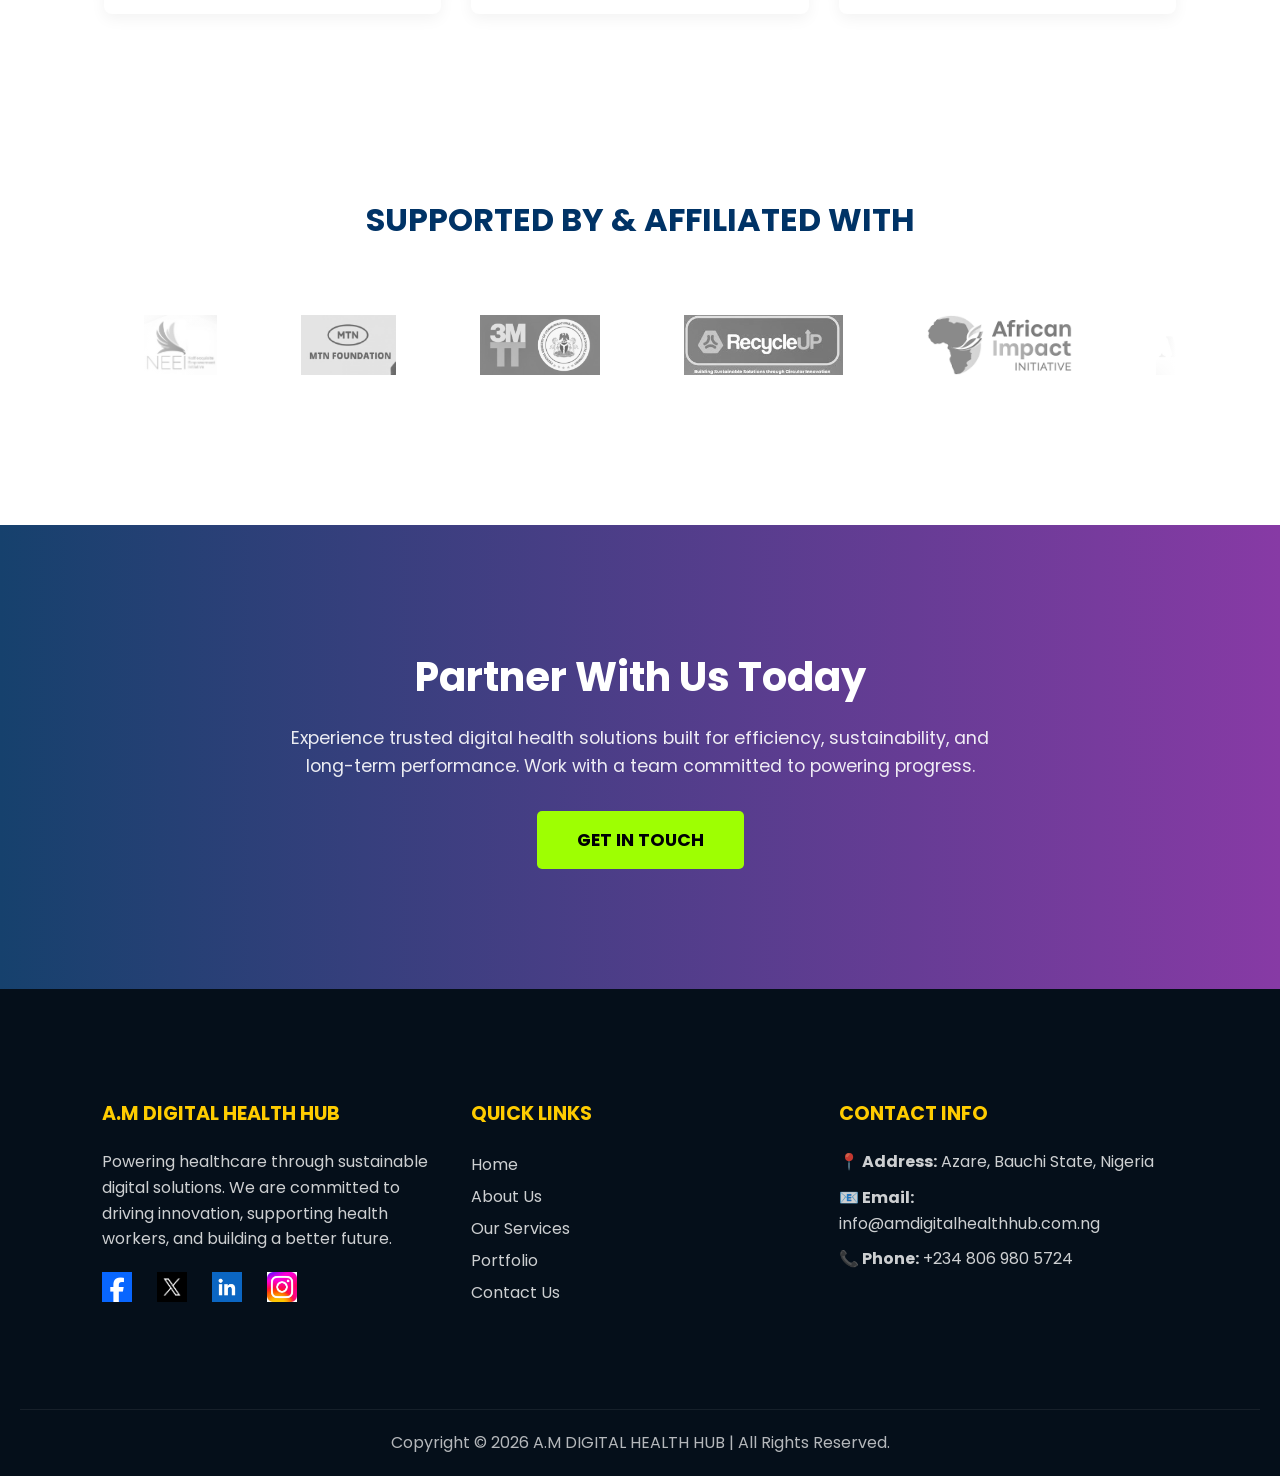
==== commit 45d63d46: "Update index.html" ====
--- a/index.html
+++ b/index.html
@@ -96,7 +96,7 @@
     <h2 class="section-title reveal">OUR IMPACT</h2>
     <div class="grid-4">
       <div class="metric-box reveal">
-        <h2><span class="num-counter" data-target="2">0</span>+</h2>
+        <h2><span class="num-counter" data-target="5">0</span>+</h2>
         <p>Health Facilities Supported</p>
       </div>
       <div class="metric-box reveal">
@@ -104,7 +104,7 @@
         <p>Professionals Trained</p>
       </div>
       <div class="metric-box reveal">
-        <h2><span class="num-counter" data-target="2000">0</span>+</h2>
+        <h2><span class="num-counter" data-target="2500">0</span>+</h2>
         <p>Patient Records Digitized</p>
       </div>
       <div class="metric-box reveal">
